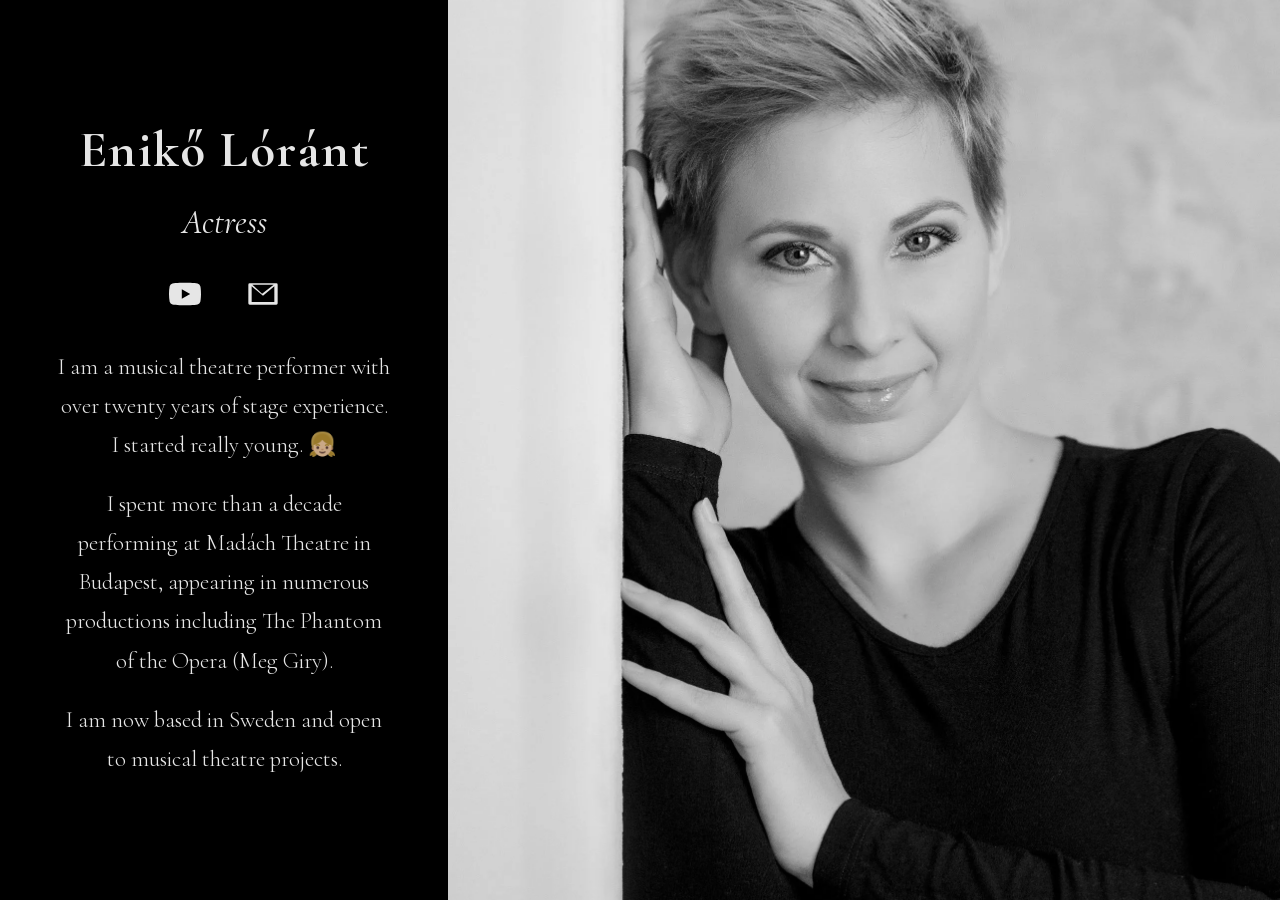
==== index.html @ c608e823 "deploy: e05549c2350c923860f27691ed4d9fbb0f5665f4" ====
<!DOCTYPE html>
<html lang="en">
<head>
  <meta charset="UTF-8">
  <meta name="viewport" content="width=device-width, initial-scale=1.0">
  <title>Enikő Lóránt — Actress</title>
  <meta name="description" content="Enikő Lóránt is a musical theatre performer with over twenty years of stage experience, now based in Sweden.">
  <meta property="og:title" content="Enikő Lóránt — Actress">
  <meta property="og:description" content="Musical theatre performer with over twenty years of stage experience, now based in Sweden.">
  <meta property="og:image" content="https://enikolorant.com/images/og.png">
  <meta property="og:url" content="https://enikolorant.com/">
  <meta property="og:type" content="website">
  <meta name="twitter:card" content="summary_large_image">
  <meta name="theme-color" content="#000000">
  <link rel="canonical" href="https://enikolorant.com/">
  <link rel="icon" type="image/png" sizes="32x32" href="favicon-32.png">
  <link rel="icon" type="image/png" sizes="16x16" href="favicon-16.png">
  <link rel="apple-touch-icon" href="apple-touch-icon.png">
  <link rel="preload" href="images/portrait.webp" as="image" type="image/webp">
  <link rel="preload" href="fonts/cormorant-garamond.woff2" as="font" type="font/woff2" crossorigin>
  <link rel="preload" href="fonts/cormorant-garamond-italic.woff2" as="font" type="font/woff2" crossorigin>
  <link rel="stylesheet" href="styles/main.css">
</head>
<body>
  <main class="page">
    <section class="panel-right">
      <img src="images/portrait.webp" alt="Enikő Lóránt — portrait photograph" width="1669" height="2500">
    </section>

    <section class="panel-left">
      <h1 class="name">Enikő Lóránt</h1>
      <p class="title">Actress</p>

      <nav class="social-links" aria-label="Social links">
        <a href="https://www.youtube.com/watch?v=s2dcuFRDiwc" target="_blank" rel="noopener" aria-label="YouTube">
          <svg viewBox="0 0 24 24" aria-hidden="true">
            <path d="M23.5 6.2a3 3 0 0 0-2.1-2.1C19.5 3.5 12 3.5 12 3.5s-7.5 0-9.4.6A3 3 0 0 0 .5 6.2 31.4 31.4 0 0 0 0 12a31.4 31.4 0 0 0 .5 5.8 3 3 0 0 0 2.1 2.1c1.9.6 9.4.6 9.4.6s7.5 0 9.4-.6a3 3 0 0 0 2.1-2.1c.5-1.9.5-5.8.5-5.8s0-3.9-.5-5.8ZM9.6 15.5V8.5l6.3 3.5-6.3 3.5Z"/>
          </svg>
        </a>
        <a href="mailto:lorant.eniko@gmail.com" aria-label="Email">
          <svg viewBox="0 0 24 24" aria-hidden="true">
            <path d="M2 4h20a1 1 0 0 1 1 1v14a1 1 0 0 1-1 1H2a1 1 0 0 1-1-1V5a1 1 0 0 1 1-1Zm10 9.3L3.5 6.2V18h17V6.2L12 13.3Zm-.7-1.5L20 5H4l7.3 6.8Z"/>
          </svg>
        </a>
      </nav>

      <div class="bio">
        <p>I am a musical theatre performer with over twenty years of stage experience. I started really young. &#x1F467;&#x1F3FC;</p>
        <p>I spent more than a decade performing at Madách Theatre in Budapest, appearing in numerous productions including The Phantom of the Opera (Meg Giry).</p>
        <p>I am now based in Sweden and open to musical theatre projects.</p>
      </div>
    </section>
  </main>
</body>
</html>
---- styles/main.css ----
@font-face {
  font-family: 'Cormorant Garamond';
  font-style: normal;
  font-weight: 300 700;
  font-display: swap;
  src: url('../fonts/cormorant-garamond.woff2') format('woff2');
}

@font-face {
  font-family: 'Cormorant Garamond';
  font-style: italic;
  font-weight: 400;
  font-display: swap;
  src: url('../fonts/cormorant-garamond-italic.woff2') format('woff2');
}

*,
*::before,
*::after {
  margin: 0;
  padding: 0;
  box-sizing: border-box;
}

:root {
  --color-bg: #000;
  --color-text: rgba(255, 255, 255, 0.9);
  --font-family: 'Cormorant Garamond', Georgia, 'Times New Roman', serif;
}

html, body {
  height: 100%;
  scrollbar-width: none;
}

::-webkit-scrollbar {
  display: none;
}

body {
  font-family: var(--font-family);
  color: var(--color-text);
  background: var(--color-bg);
  -webkit-font-smoothing: antialiased;
  overflow: hidden;
}

@keyframes fadeIn {
  from { opacity: 0; }
  to { opacity: 1; }
}

@media (prefers-reduced-motion: reduce) {
  .page {
    animation: none;
  }
}

.page {
  display: flex;
  flex-direction: column;
  height: 100vh;
  height: 100dvh;
  animation: fadeIn 2s ease;
}

/* Left panel */
.panel-left {
  padding: 56px 36px 96px;
  display: flex;
  flex-direction: column;
  align-items: center;
  text-align: center;
  overflow-y: auto;
  background: var(--color-bg);
}

.name {
  font-size: 51px;
  font-weight: 700;
  letter-spacing: 0.03em;
  line-height: 1.15;
}

.title {
  margin-top: 17px;
  font-size: 34px;
  font-weight: 300;
  font-style: italic;
  line-height: 1.5;
  color: var(--color-text);
}

.social-links {
  margin-top: 11px;
  display: flex;
  gap: 8px;
}

.social-links a {
  display: flex;
  align-items: center;
  justify-content: center;
  padding: 19px;
  color: var(--color-text);
  text-decoration: none;
  transition: opacity 0.2s;
}

.social-links a:hover {
  opacity: 0.8;
}

.social-links svg {
  width: 32px;
  height: 32px;
  fill: currentColor;
}

.bio {
  margin-top: 19px;
  font-size: 23px;
  font-weight: 300;
  line-height: 1.7;
}

.bio p + p {
  margin-top: 20px;
}

/* Right panel — photo */
.panel-right {
  flex: none;
  height: 50vh;
  height: 50dvh;
  overflow: hidden;
}

.panel-right img {
  width: 100%;
  height: 100%;
  object-fit: cover;
  object-position: 50% 41%;
  display: block;
}

/* Desktop */
@media (min-width: 1024px) {
  body {
    overflow: hidden;
  }

  .page {
    flex-direction: row-reverse;
    height: 100vh;
    height: 100dvh;
  }

  .panel-left {
    width: 35%;
    padding: 56px;
    justify-content: center;
    overflow-y: auto;
  }

  .panel-right {
    flex: 1;
    height: 100%;
  }
}

/* Mobile — scrollable */
@media (max-width: 1023px) {
  body {
    overflow: auto;
  }

  .page {
    height: auto;
    min-height: 100vh;
    min-height: 100dvh;
  }
}
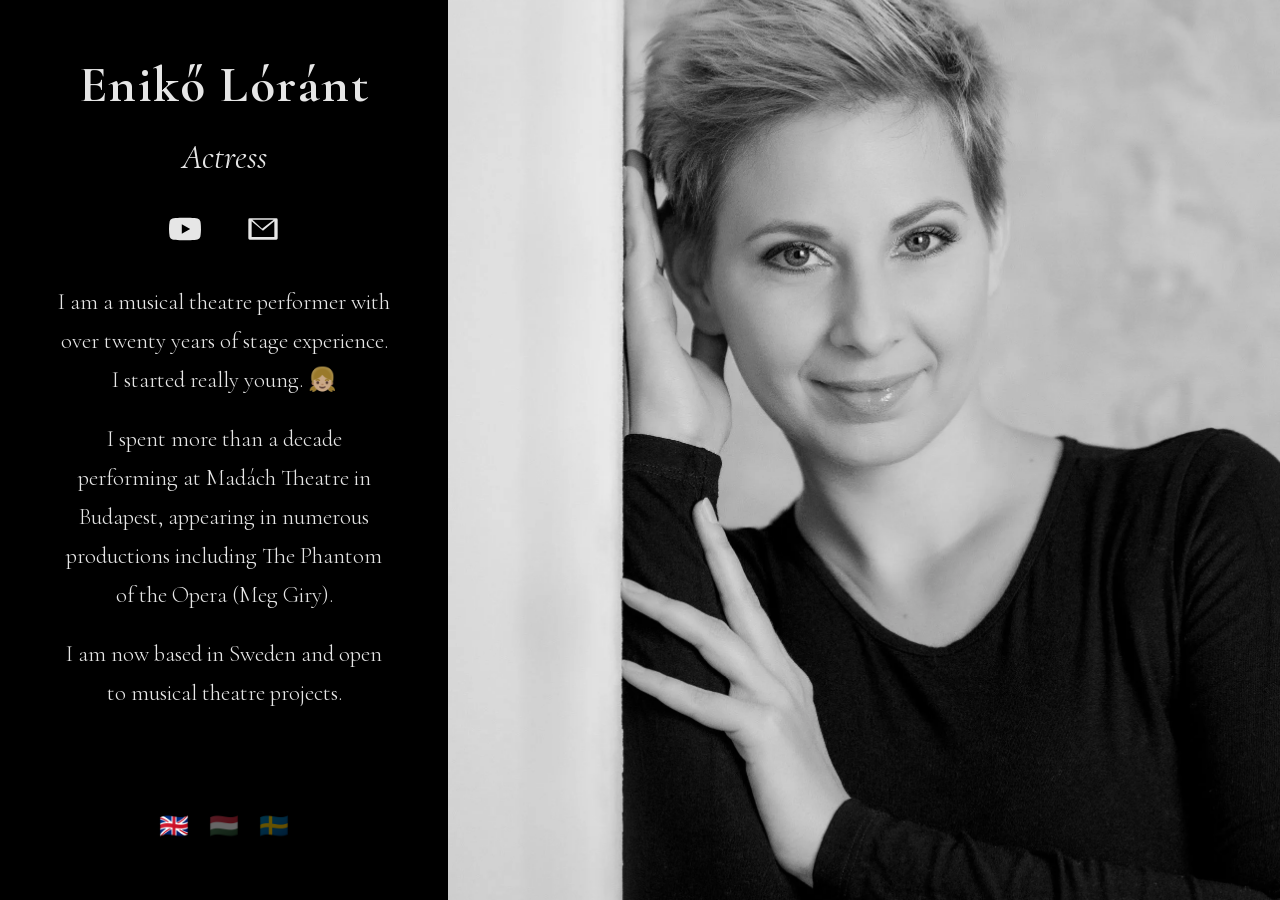
==== commit 83db30ec: "deploy: 85c0519acb650d0c297ae27ebe3827b56740676f" ====
--- a/index.html
+++ b/index.html
@@ -1,5 +1,5 @@
 <!DOCTYPE html>
-<html lang="en">
+<html lang="en-GB" data-lang="en">
 <head>
   <meta charset="UTF-8">
   <meta name="viewport" content="width=device-width, initial-scale=1.0">
@@ -11,6 +11,9 @@
   <meta property="og:url" content="https://enikolorant.com/">
   <meta property="og:type" content="website">
   <meta name="twitter:card" content="summary_large_image">
+  <meta name="twitter:title" content="Enikő Lóránt — Actress">
+  <meta name="twitter:description" content="Musical theatre performer with over twenty years of stage experience, now based in Sweden.">
+  <meta name="twitter:image" content="https://enikolorant.com/images/og.png">
   <meta name="theme-color" content="#000000">
   <link rel="canonical" href="https://enikolorant.com/">
   <link rel="icon" type="image/png" sizes="32x32" href="favicon-32.png">
@@ -29,7 +32,9 @@
 
     <section class="panel-left">
       <h1 class="name">Enikő Lóránt</h1>
-      <p class="title">Actress</p>
+      <p class="title t" lang="en">Actress</p>
+      <p class="title t" lang="hu">Színésznő</p>
+      <p class="title t" lang="sv">Skådespelerska</p>
 
       <nav class="social-links" aria-label="Social links">
         <a href="https://www.youtube.com/watch?v=s2dcuFRDiwc" target="_blank" rel="noopener" aria-label="YouTube">
@@ -45,11 +50,65 @@
       </nav>
 
       <div class="bio">
-        <p>I am a musical theatre performer with over twenty years of stage experience. I started really young. &#x1F467;&#x1F3FC;</p>
-        <p>I spent more than a decade performing at Madách Theatre in Budapest, appearing in numerous productions including The Phantom of the Opera (Meg Giry).</p>
-        <p>I am now based in Sweden and open to musical theatre projects.</p>
+        <div class="t" lang="en">
+          <p>I am a musical theatre performer with over twenty years of stage experience. I started really young. &#x1F467;&#x1F3FC;</p>
+          <p>I spent more than a decade performing at Madách Theatre in Budapest, appearing in numerous productions including The Phantom of the Opera (Meg Giry).</p>
+          <p>I am now based in Sweden and open to musical theatre projects.</p>
+        </div>
+        <div class="t" lang="hu">
+          <p>Musical színésznő vagyok, több mint húsz év színpadi tapasztalattal. Nagyon fiatalon kezdtem. &#x1F467;&#x1F3FC;</p>
+          <p>Több mint egy évtizeden át játszottam a budapesti Madách Színházban, számos produkcióban, többek között Az Operaház Fantomjában (Meg Giry).</p>
+          <p>Jelenleg Svédországban élek, és nyitott vagyok musical projektekre.</p>
+        </div>
+        <div class="t" lang="sv">
+          <p>Jag är musikalartist med över tjugo års scenerfarenhet. Jag började väldigt ung. &#x1F467;&#x1F3FC;</p>
+          <p>Jag tillbringade mer än ett decennium på Madách-teatern i Budapest där jag medverkade i många produktioner, bland annat Fantomen på Operan (Meg Giry).</p>
+          <p>Jag bor nu i Sverige och är öppen för musikalteaterprojekt.</p>
+        </div>
+      </div>
+
+      <div class="lang-selector" aria-label="Language">
+        <button data-lang="en" aria-label="English">🇬🇧</button>
+        <button data-lang="hu" aria-label="Magyar">🇭🇺</button>
+        <button data-lang="sv" aria-label="Svenska">🇸🇪</button>
       </div>
     </section>
   </main>
+  <script>
+    (function () {
+      var langMap = { en: 'en-GB', hu: 'hu', sv: 'sv' };
+
+      function detect() {
+        var saved = localStorage.getItem('lang');
+        if (saved && langMap[saved]) return saved;
+        var langs = navigator.languages || [navigator.language || 'en'];
+        for (var i = 0; i < langs.length; i++) {
+          var code = langs[i].toLowerCase();
+          if (code.startsWith('hu')) return 'hu';
+          if (code.startsWith('sv')) return 'sv';
+          if (code.startsWith('en')) return 'en';
+        }
+        return 'en';
+      }
+
+      function apply(lang) {
+        document.documentElement.setAttribute('data-lang', lang);
+        document.documentElement.lang = langMap[lang];
+        document.querySelectorAll('.lang-selector button').forEach(function (btn) {
+          btn.classList.toggle('active', btn.getAttribute('data-lang') === lang);
+        });
+      }
+
+      apply(detect());
+
+      document.querySelector('.lang-selector').addEventListener('click', function (e) {
+        var btn = e.target.closest('button[data-lang]');
+        if (!btn) return;
+        var lang = btn.getAttribute('data-lang');
+        localStorage.setItem('lang', lang);
+        apply(lang);
+      });
+    })();
+  </script>
 </body>
 </html>
--- a/styles/main.css
+++ b/styles/main.css
@@ -128,6 +128,41 @@
   margin-top: 20px;
 }
 
+/* i18n visibility */
+.t { display: none; }
+:root[data-lang="en"] .t[lang="en"],
+:root[data-lang="hu"] .t[lang="hu"],
+:root[data-lang="sv"] .t[lang="sv"] { display: block; }
+
+/* Language selector */
+.lang-selector {
+  margin-top: auto;
+  padding-top: 32px;
+  display: flex;
+  gap: 4px;
+  justify-content: center;
+}
+
+.lang-selector button {
+  background: none;
+  border: none;
+  font-size: 24px;
+  cursor: pointer;
+  padding: 6px 8px;
+  border-radius: 6px;
+  opacity: 0.4;
+  transition: opacity 0.2s;
+  line-height: 1;
+}
+
+.lang-selector button:hover {
+  opacity: 0.7;
+}
+
+.lang-selector button.active {
+  opacity: 1;
+}
+
 /* Right panel — photo */
 .panel-right {
   flex: none;
